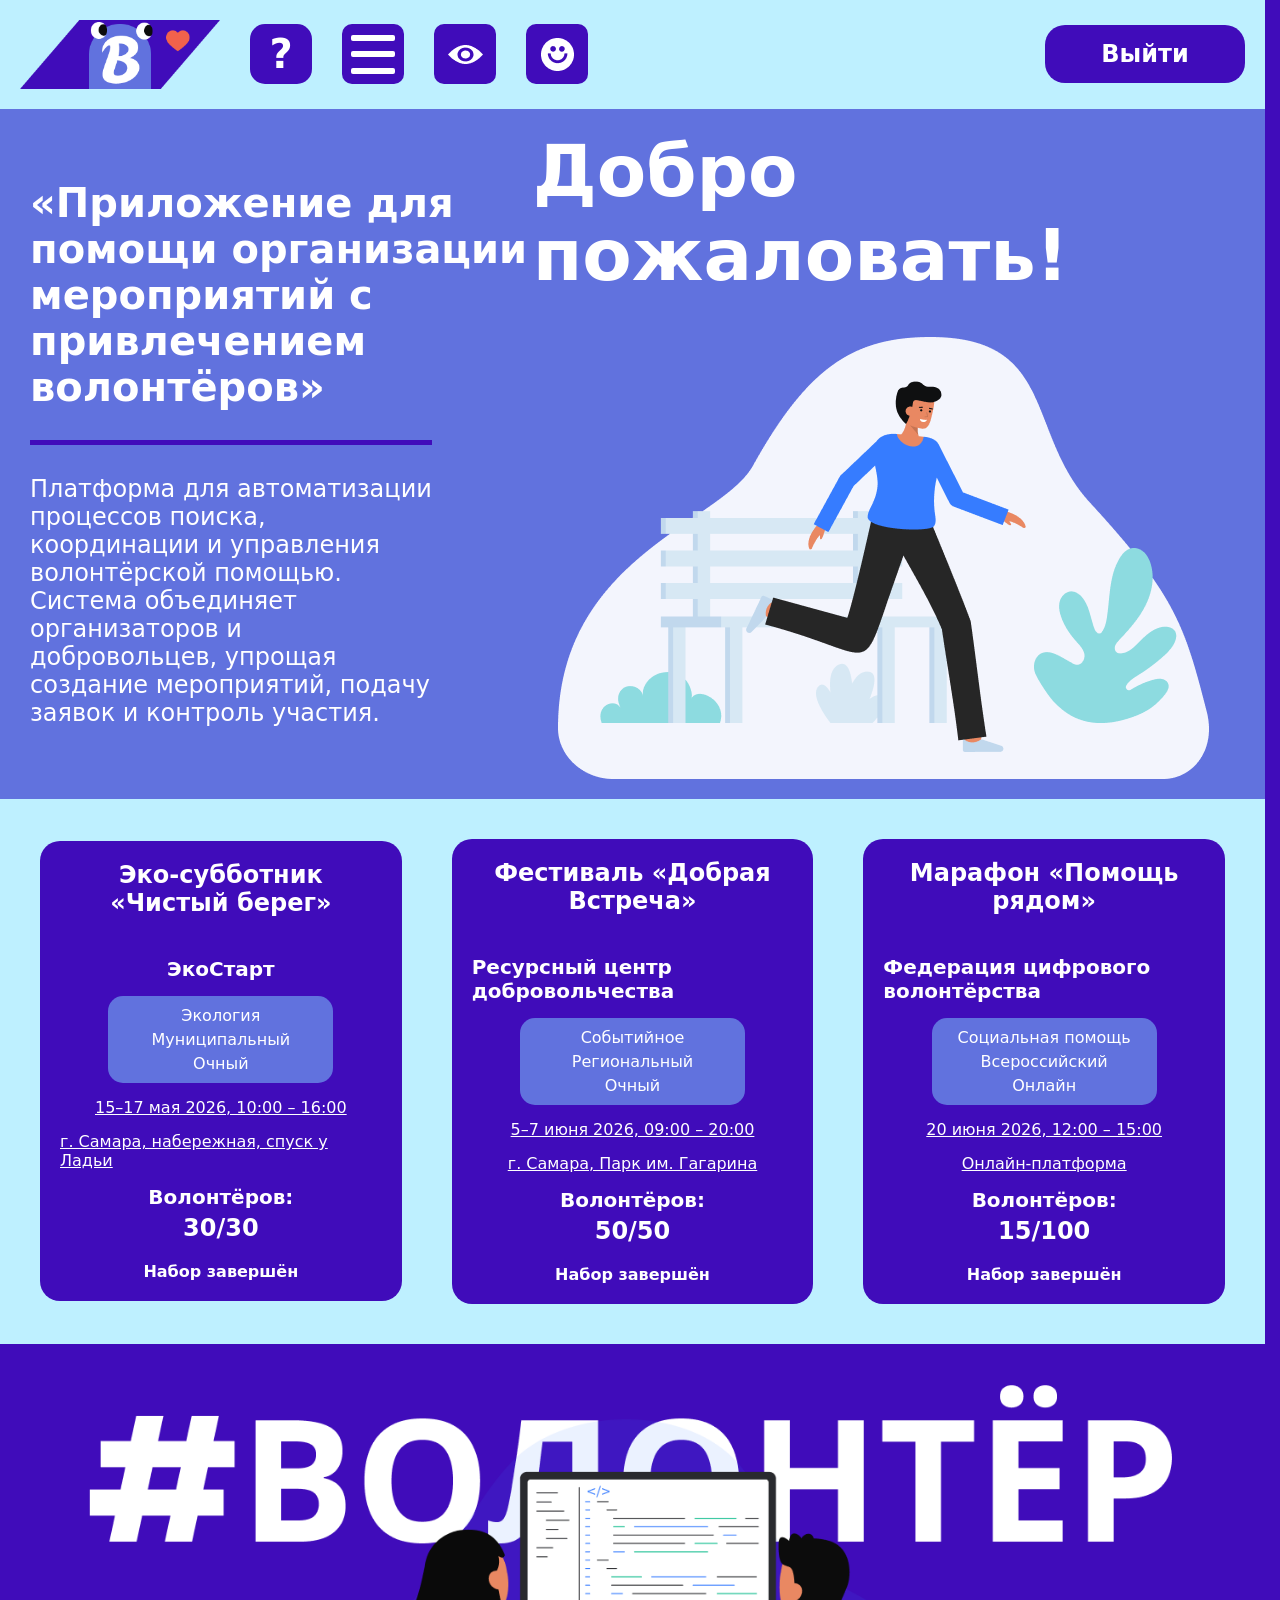
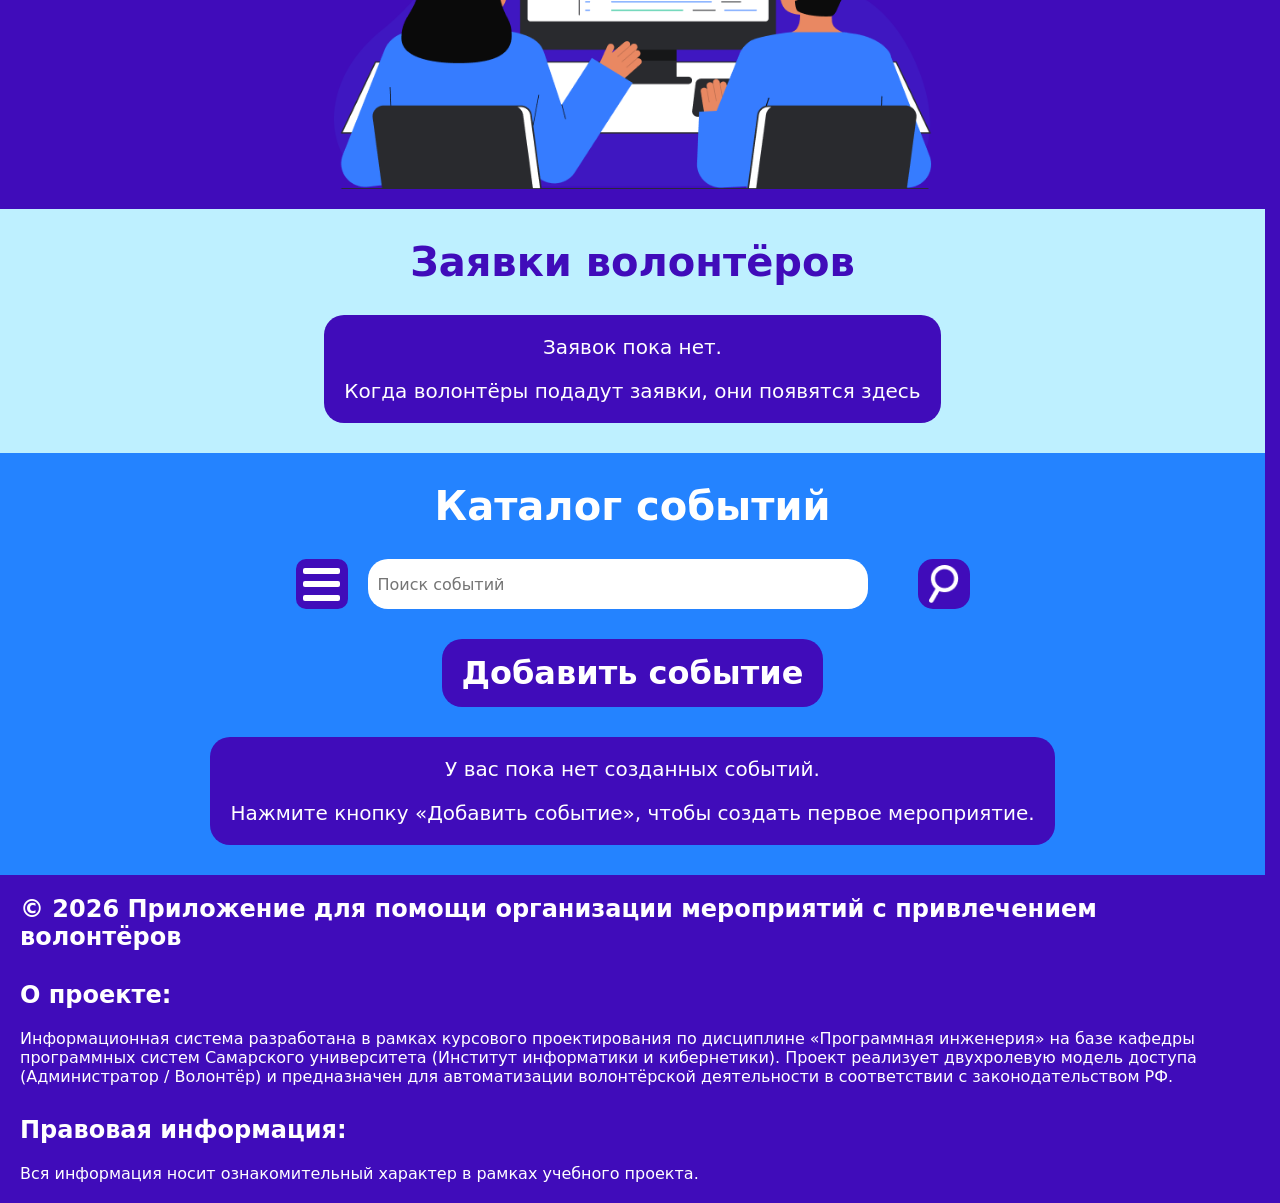
==== src/main/resources/static/old/Home page (Organizer)/index.html @ c99aadcc "Initial commit" ====
<!DOCTYPE html>
<html lang="ru" dir="ltr">

<head>
    <meta charset="UTF-8" />
    <meta name="viewport" content="width=device-width, initial-scale=1.0" />
    <title>Волонтёрство — Организатор</title>
    <meta name="description" content="Главная страница системы для авторизованных организаторов." />
    <link href="./styles/index.css" rel="stylesheet" />
    <link rel="icon" type="image/png" href="./public/favicon/favicon-96x96.png" sizes="96x96" />
    <link rel="icon" type="image/svg+xml" href="./public/favicon/favicon.svg" />
    <link rel="shortcut icon" href="./public/favicon/favicon.ico" />
    <link rel="apple-touch-icon" sizes="180x180" href="./public/favicon/apple-touch-icon.png" />
    <meta name="apple-mobile-web-app-title" content="AboutTheDevelopers" />
</head>

<body>
    <!-- Шапка сайта -->
    <header class="header">
        <div class="header__container container">

            <!-- Заголовок страницы -->
            <h1 class="header__headline headline visually-hidden">Волонтёрство — Организатор</h1>

            <div class="header__content-group">
                <!-- Логотип -->
                <div class="header__logo logo">
                    <img src="./public/images/logo.png" alt="Volunteering" width="200" height="50" />
                </div>

                <!-- Кнопка справочной информации -->
                <a href="#" id="sistemButton" class="header__sistem-button button">?</a>

                <!-- Кнопка вызова меню (бургер) -->
                <div class="header__button-place">
                    <button id="menuButton" class="menu-button button">
                        <span class="menu-button__line"></span>
                        <span class="menu-button__line"></span>
                        <span class="menu-button__line"></span>
                    </button>
                </div>

                <!-- Кнопка уведомлений -->
                <button id="notificationsButton" class="header__notifications-button button">
                    <img src="./public/images/Eye.png" alt="The eye looking forward." class="header__notifications-icon"
                        width="35" height="20">
                </button>

                <!-- Кнопка редактирования профиля -->
                <a href="#" id="profileButton" class="header__profile-button button">
                    <img src="./public/images/Smile.png" alt="Smiley." class="header__profile-icon" width="33"
                        height="33">
                </a>
            </div>

            <!-- Кнопка выхода -->
            <a href="#" id="logoutButton" class="header__logout-button button">Выйти</a>


            <!-- Диалоговое окно меню -->
            <div class="menu-dialog" id="menuDialog">
                <div class="menu-dialog__container">

                    <!-- Шапка меню: заголовок + кнопка закрытия -->
                    <div class="menu-dialog__header">
                        <h2 class="menu-dialog__headline headline">Оглавление</h2>
                        <button class="menu-dialog__close-button" type="button">
                            <span class="menu-dialog__close-line"></span>
                            <span class="menu-dialog__close-line"></span>
                        </button>
                    </div>

                    <!-- Навигация с якорными ссылками -->
                    <nav class="menu-dialog__nav">
                        <ul class="menu-dialog__list">
                            <li class="menu-dialog__item">
                                <a href="#" class="menu-dialog__link">Краткое описание проекта</a>
                            </li>
                            <li class="menu-dialog__item">
                                <a href="#" class="menu-dialog__link">Примеры мероприятий</a>
                            </li>
                            <li class="menu-dialog__item">
                                <a href="#" class="menu-dialog__link">Возможности системы</a>
                            </li>
                            <li class="menu-dialog__item">
                                <a href="#" class="menu-dialog__link">Участие в проекте</a>
                            </li>
                            <li class="menu-dialog__item">
                                <a href="#" class="menu-dialog__link">Дополнительная информация</a>
                            </li>
                        </ul>
                    </nav>
                </div>
            </div>
        </div>
    </header>

    <!-- Hero-секция (приветственная) -->
    <section class="hero">
        <div class="hero__container container">

            <!-- Левая колонка: текст -->
            <div class="hero__content">
                <h2 class="hero__headline headline">«Приложение для помощи организации мероприятий с привлечением
                    волонтёров»</h2>

                <hr class="hero__text-division">

                <p class="hero__text">
                    Платформа для автоматизации процессов поиска, координации и управления волонтёрской помощью. Система
                    объединяет организаторов и добровольцев, упрощая создание мероприятий, подачу заявок и контроль
                    участия.
                </p>
            </div>

            <!-- Правая колонка: изображение -->
            <div class="hero__image">
                <h2 class="hero__decoration-text headline">Добро пожаловать!</h2>

                <img src="./public/images/hero-volunteers.png"
                    alt="Volunteers help people: a group of young people participate in a charity event."
                    class="hero__img" width="651" height="442" />
            </div>

        </div>
    </section>

    <!-- Основное содержание страницы -->
    <main class="main">

        <!-- Секция примеров мероприятий (карточки) -->
        <section class="cards-examples">
            <div class="cards-examples__container container">
                <div class="cards-examples__card-place">

                    <!-- Карточка мероприятия 1 (Эко-субботник, набор закрыт) -->
                    <div class="event-card event-card--closed">
                        <h3 class="event-card__headline headline">Эко-субботник «Чистый берег»</h3>

                        <p class="event-card__organizer">ЭкоСтарт</p>

                        <div class="event-card__categories">
                            <span class="tag">Экология</span>
                            <span class="tag">Муниципальный</span>
                            <span class="tag">Очный</span>
                        </div>

                        <p class="event-card__datetime">15–17 мая 2026, 10:00 – 16:00</p>

                        <p class="event-card__location">г. Самара, набережная, спуск у Ладьи</p>

                        <div class="event-card__volunteers">
                            <span class="event-card__volunteers-label">Волонтёров:</span>
                            <span class="event-card__volunteers-count">30/30</span>
                        </div>

                        <button class="button event-card__button" disabled>Набор завершён</button>
                    </div>

                    <!-- Карточка мероприятия 2 (Фестиваль, набор закрыт) -->
                    <div class="event-card event-card--closed">
                        <h3 class="event-card__headline headline">Фестиваль «Добрая Встреча»</h3>

                        <p class="event-card__organizer">Ресурсный центр добровольчества</p>

                        <div class="event-card__categories">
                            <span class="tag">Событийное</span>
                            <span class="tag">Региональный</span>
                            <span class="tag">Очный</span>
                        </div>

                        <p class="event-card__datetime">5–7 июня 2026, 09:00 – 20:00</p>

                        <p class="event-card__location">г. Самара, Парк им. Гагарина</p>

                        <div class="event-card__volunteers">
                            <span class="event-card__volunteers-label">Волонтёров:</span>
                            <span class="event-card__volunteers-count">50/50</span>
                        </div>

                        <button class="button event-card__button" disabled>Набор завершён</button>
                    </div>

                    <!-- Карточка мероприятия 3 (Марафон онлайн, набор открыт) -->
                    <div class="event-card event-card--open">
                        <h3 class="event-card__headline headline">Марафон «Помощь рядом»</h3>

                        <p class="event-card__organizer">Федерация цифрового волонтёрства</p>

                        <div class="event-card__categories">
                            <span class="tag">Социальная помощь</span>
                            <span class="tag">Всероссийский</span>
                            <span class="tag">Онлайн</span>
                        </div>

                        <p class="event-card__datetime">20 июня 2026, 12:00 – 15:00</p>

                        <p class="event-card__location">Онлайн-платформа</p>

                        <div class="event-card__volunteers">
                            <span class="event-card__volunteers-label">Волонтёров:</span>
                            <span class="event-card__volunteers-count">15/100</span>
                        </div>

                        <button class="button event-card__button" disabled>Набор завершён</button>
                    </div>

                </div>
            </div>
        </section>

        <!-- Медиа-блок с изображением волонтёров за компьютером -->
        <section class="media-block">
            <div class="media-block__container container">
                <img src="./public/images/volunteers-working.png"
                    alt="Volunteers at work: a girl and a boy study a list of events on a laptop screen."
                    class="media-block__image" width="1440" height="500">
            </div>
        </section>

        <!-- Секция заявок волонтёров -->
        <section id="applications" class="applications-section">
            <div class="applications-section__container container">
                <h2 class="applications-section__headline headline">Заявки волонтёров</h2>

                <!-- Контейнер для списка заявок -->
                <div id="applicationsListContainer" class="applications-list">
                    <!-- Сюда будут добавляться заявки -->
                    <!-- Сообщение, если заявок нет -->
                    <div id="emptyApplicationsMessage" class="empty-applications-message">
                        <p>Заявок пока нет.</p>

                        <p>Когда волонтёры подадут заявки, они появятся здесь</p>
                    </div>
                </div>

                <!-- Пустой шаблон заявки (скрыт, используется для клонирования) -->
                <template id="applicationCardTemplate">
                    <div class="application-card">
                        <div class="application-card__header">
                            <h3 class="application-card__volunteer"></h3>

                            <span class="application-card__status"></span>
                        </div>

                        <p class="application-card__event"></p>

                        <p class="application-card__date"></p>

                        <div class="application-card__actions">
                            <button class="application-card__approve">Принять</button> 
                            <button class="application-card__reject">Отклонить</button>
                        </div>
                    </div>
                </template>
            </div>
        </section>

        <!-- Секция каталога событий -->
        <section id="events-catalog" class="events-catalog">
            <div class="events-catalog__container container">
                <h2 class="events-catalog__headline headline">Каталог событий</h2>

                <!-- Строка поиска и фильтрации -->
                <div class="events-catalog__search-bar">
                    <button class="filter-button">
                        <span class="filter-button__line"></span>
                        <span class="filter-button__line"></span>
                        <span class="filter-button__line"></span>
                    </button>

                    <div class="search-wrapper">
                        <input type="text" id="searchInput" class="search-input" placeholder="Поиск событий">

                        <button class="search-button button">
                            <img src="./public/images/Search.png" alt="The eye looking forward."
                                class="search-button__search-icon" width="30" height="15">
                        </button>
                    </div>
                </div>

                <!-- Кнопка добавления события -->
                <div class="events-catalog__add-button-wrapper">
                    <button id="addEventButton" class="add-event-button button button--primary">
                        Добавить событие
                    </button>
                </div>

                <!-- Контейнер для списка событий (динамически заполняется) -->
                <div id="eventsListContainer" class="events-list">
                    <!-- Сюда будут добавляться карточки событий через JavaScript -->
                    <!-- Сообщение, если событий нет -->
                    <div id="emptyEventsMessage" class="empty-events-message">
                        <p>У вас пока нет созданных событий.</p>

                        <p>Нажмите кнопку «Добавить событие», чтобы создать первое мероприятие.</p>
                    </div>
                </div>

                <!-- Пустой шаблон карточки (скрыт, используется для клонирования) -->
                <template id="eventCardTemplate">
                    <div class="event-item">
                        <div class="event-item__card">
                            <h3 class="event-item__title"></h3>

                            <p class="event-item__organizer"></p>

                            <div class="event-item__categories"></div>

                            <p class="event-item__datetime"></p>

                            <p class="event-item__location"></p>

                            <div class="event-item__volunteers">
                                <span class="event-item__volunteers-count"></span>
                                <span class="event-item__status"></span>
                            </div>
                        </div>

                        <button class="event-item__edit-button button button--secondary">Редактировать</button>
                    </div>
                </template>
            </div>
        </section>
    </main>

    <!-- Подвал сайта -->
    <footer class="footer">
        <div class="footer__container container">
            <h2 class="footer__headline headline">© 2026 Приложение для помощи организации мероприятий с привлечением
                волонтёров</h2>

            <!-- Блок "О проекте" -->
            <div class="footer__content">
                <h3 class="footer__label">О проекте:</h3>

                <p class="footer__text">Информационная система разработана в рамках курсового проектирования по
                    дисциплине «Программная инженерия» на базе кафедры программных систем Самарского университета
                    (Институт информатики и кибернетики). Проект реализует двухролевую модель доступа (Администратор /
                    Волонтёр) и предназначен для автоматизации волонтёрской деятельности в соответствии с
                    законодательством РФ.</p>
            </div>

            <!-- Блок правовой информации -->
            <div class="footer__content">
                <h3 class="footer__label">Правовая информация:</h3>

                <p class="footer__text">Вся информация носит ознакомительный характер в рамках учебного проекта.</p>
            </div>
        </div>
    </footer>

    <script src="./scripts/index.js"></script>
</body>

</html>
---- src/main/resources/static/old/Home page (Organizer)/styles/index.css ----
@import url("./variables/fonts.css");
@import url("./variables/colors.css");
@import url("./variables/null.css");
@import url("./variables/transition.css");

@import url("./sections/header.css");
@import url("./sections/menu-dialog.css");
@import url("./sections/hero.css");
@import url("./sections/cards-examples.css");
@import url("./sections/media-block.css");
@import url("./sections/applications.css");
@import url("./sections/events-catalog.css");
@import url("./sections/footer.css");

/* Базовые стили шрифта с использованием переменных */
body {
  font-family: var(--font-family-primary);
  font-size: var(--font-size-base);
  font-weight: var(--font-weight-normal);
  line-height: var(--line-height-normal);
  color: var(--color-white);
  background-color: var(--color-galactic-highway);
}
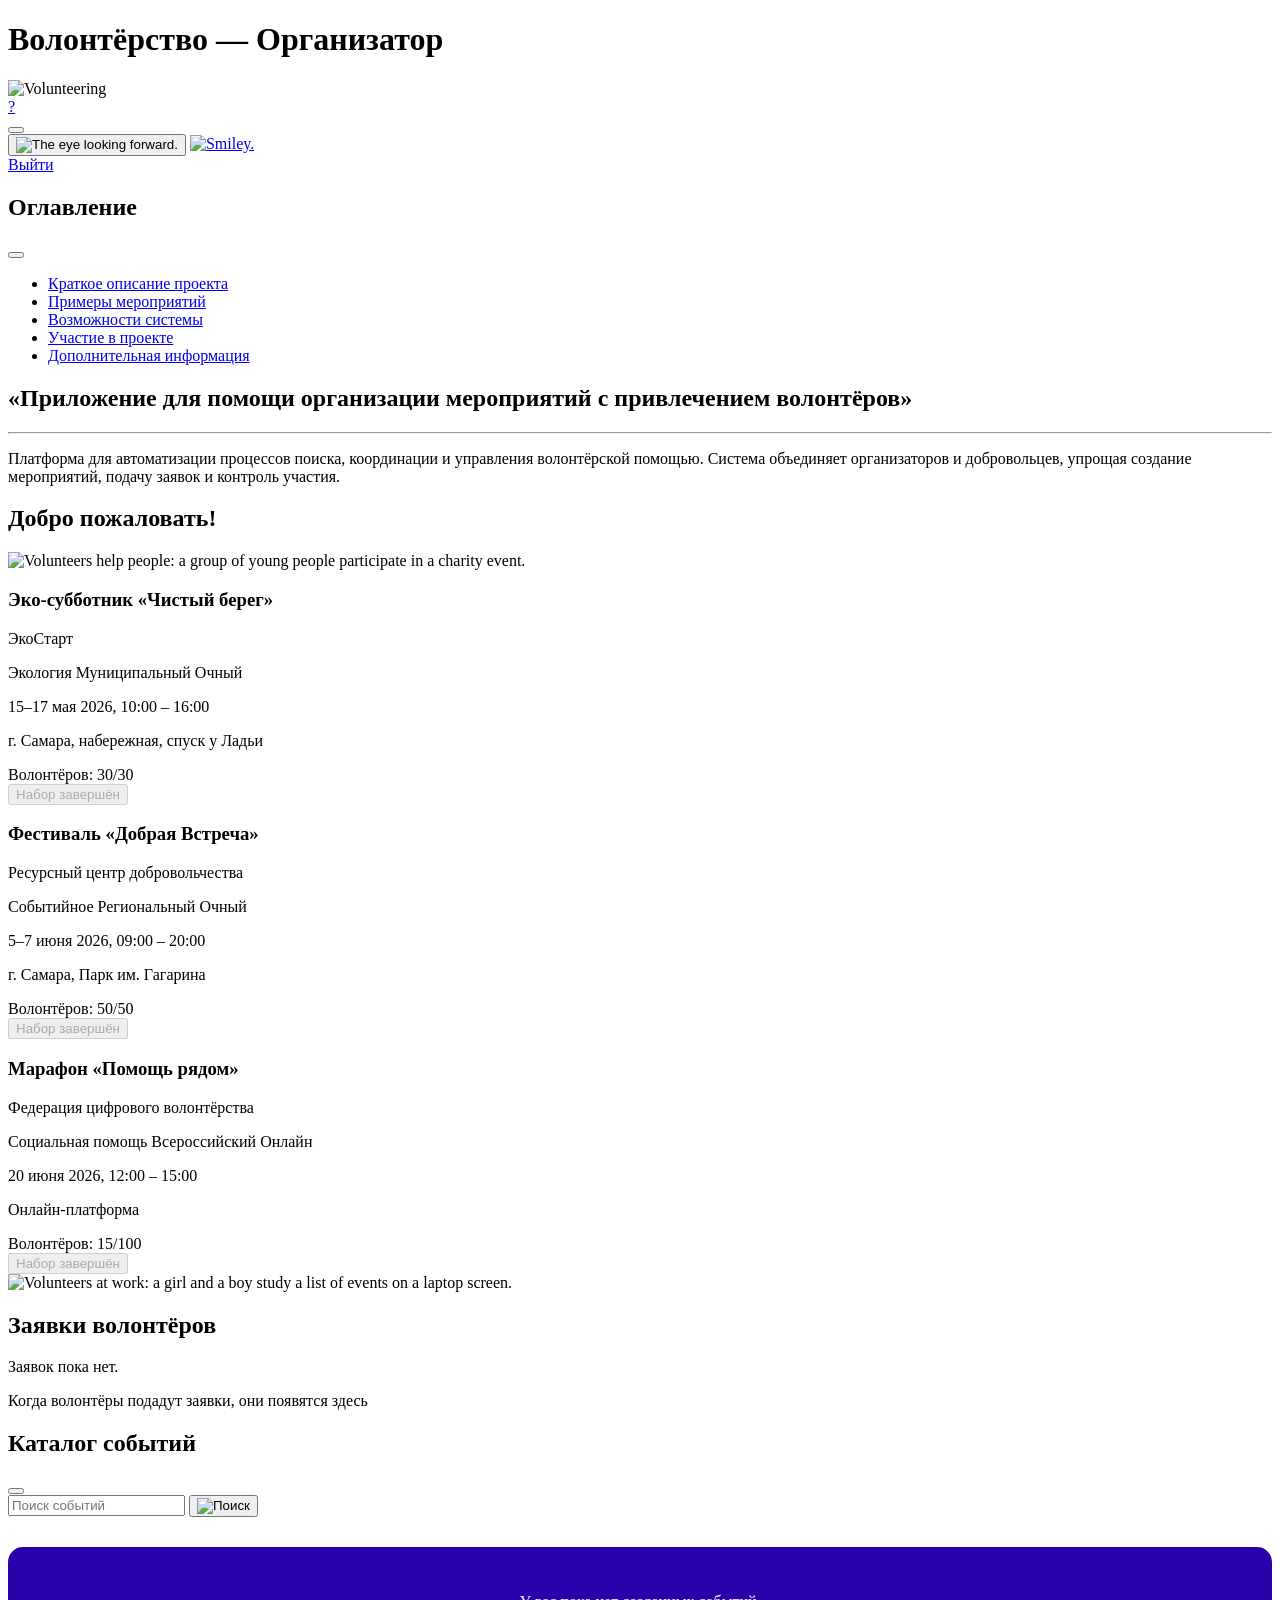
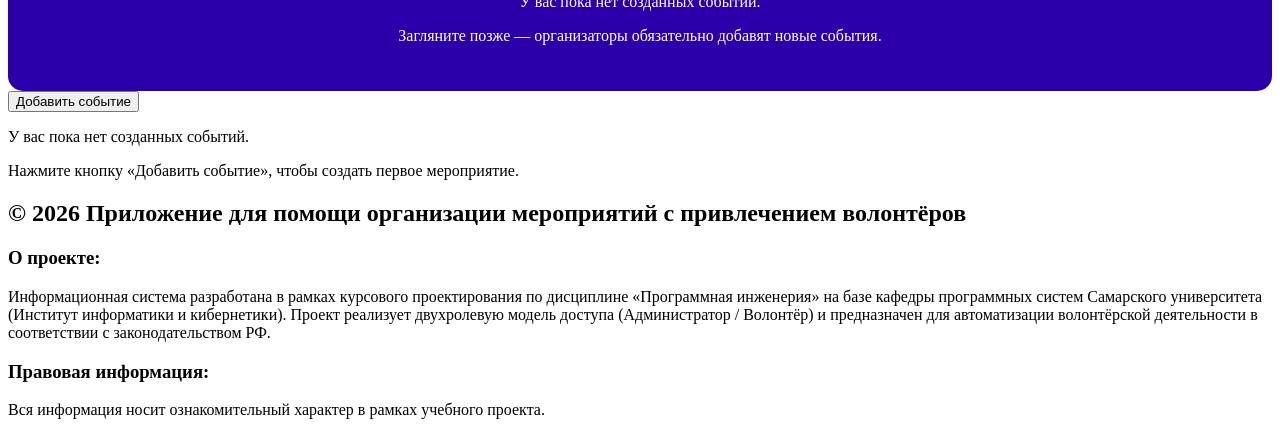
==== commit e0a7ea70: "event creation and searching" ====
--- a/src/main/resources/static/old/Home page (Organizer)/index.html
+++ b/src/main/resources/static/old/Home page (Organizer)/index.html
@@ -261,9 +261,8 @@
             <div class="events-catalog__container container">
                 <h2 class="events-catalog__headline headline">Каталог событий</h2>
 
-                <!-- Строка поиска и фильтрации -->
                 <div class="events-catalog__search-bar">
-                    <button class="filter-button">
+                    <button class="filter-button" id="openFilterBtn">
                         <span class="filter-button__line"></span>
                         <span class="filter-button__line"></span>
                         <span class="filter-button__line"></span>
@@ -271,13 +270,56 @@
 
                     <div class="search-wrapper">
                         <input type="text" id="searchInput" class="search-input" placeholder="Поиск событий">
-
-                        <button class="search-button button">
-                            <img src="./public/images/Search.png" alt="The eye looking forward."
-                                class="search-button__search-icon" width="30" height="15">
+                        <button class="search-button button" id="searchBtn">
+                            <img src="/images/Search.png" alt="Поиск" class="search-button__search-icon" width="30" height="15">
                         </button>
                     </div>
                 </div>
+
+                <!-- ВАШ КОД ФИЛЬТРА -->
+                <div id="filterDialog" class="filter-dialog" style="display: none; position: absolute; z-index: 100; background: white; padding: 20px; border-radius: 10px; border: 2px solid #5d3fd3; box-shadow: 0 4px 15px rgba(0,0,0,0.2);">
+                    <div class="filter-dialog__container">
+                        <div class="filter-dialog__header" style="display: flex; justify-content: space-between;">
+                            <h3 class="filter-dialog__headline headline">Фильтр мероприятий</h3>
+                            <button class="filter-dialog__close-button" id="closeFilterBtn" style="cursor: pointer; border: none; background: none; font-size: 20px;">&times;</button>
+                        </div>
+
+                        <div class="filter-dialog__content">
+                            <!-- Направление (сверяйте value с тем, как они записаны у вас в БД) -->
+                            <div class="filter-section">
+                                <h4>Направление деятельности</h4>
+                                <label><input type="checkbox" name="direction" value="Экология"> Экология</label><br>
+                                <label><input type="checkbox" name="direction" value="Спорт"> Спорт</label><br>
+                                <label><input type="checkbox" name="direction" value="Культура"> Культура</label><br>
+                                <label><input type="checkbox" name="direction" value="Социальная помощь"> Социальная помощь</label><br>
+                            </div>
+
+                            <!-- Формат -->
+                            <div class="filter-section" style="margin-top: 15px;">
+                                <h4>Формат участия</h4>
+                                <label><input type="checkbox" name="format" value="Очный"> Очный</label><br>
+                                <label><input type="checkbox" name="format" value="Дистанционный"> Дистанционный</label><br>
+                                <label><input type="checkbox" name="format" value="Смешанный"> Смешанный</label>
+                            </div>
+                        </div>
+
+                        <div class="filter-dialog__footer" style="margin-top: 20px; display: flex; gap: 10px;">
+                            <button id="resetFiltersBtn" class="button">Сбросить</button>
+                            <button id="applyFiltersBtn" class="button" style="background-color: #2b00aa; color: white;">Применить</button>
+                        </div>
+                    </div>
+                </div>
+
+                <!-- Контейнер для списка -->
+                <div id="eventsListContainer" class="events-list" style="display: flex; flex-wrap: wrap; gap: 20px; margin-top: 30px;">
+                    <div id="emptyEventsMessage" class="empty-events-message" style="width: 100%; text-align: center; background: #2b00aa; color: white; padding: 30px; border-radius: 15px;">
+                        <p>У вас пока нет созданных событий.</p>
+                        <p>Загляните позже — организаторы обязательно добавят новые события.</p>
+                    </div>
+                </div>
+
+            </div>
+        </section>
 
                 <!-- Кнопка добавления события -->
                 <div class="events-catalog__add-button-wrapper">
